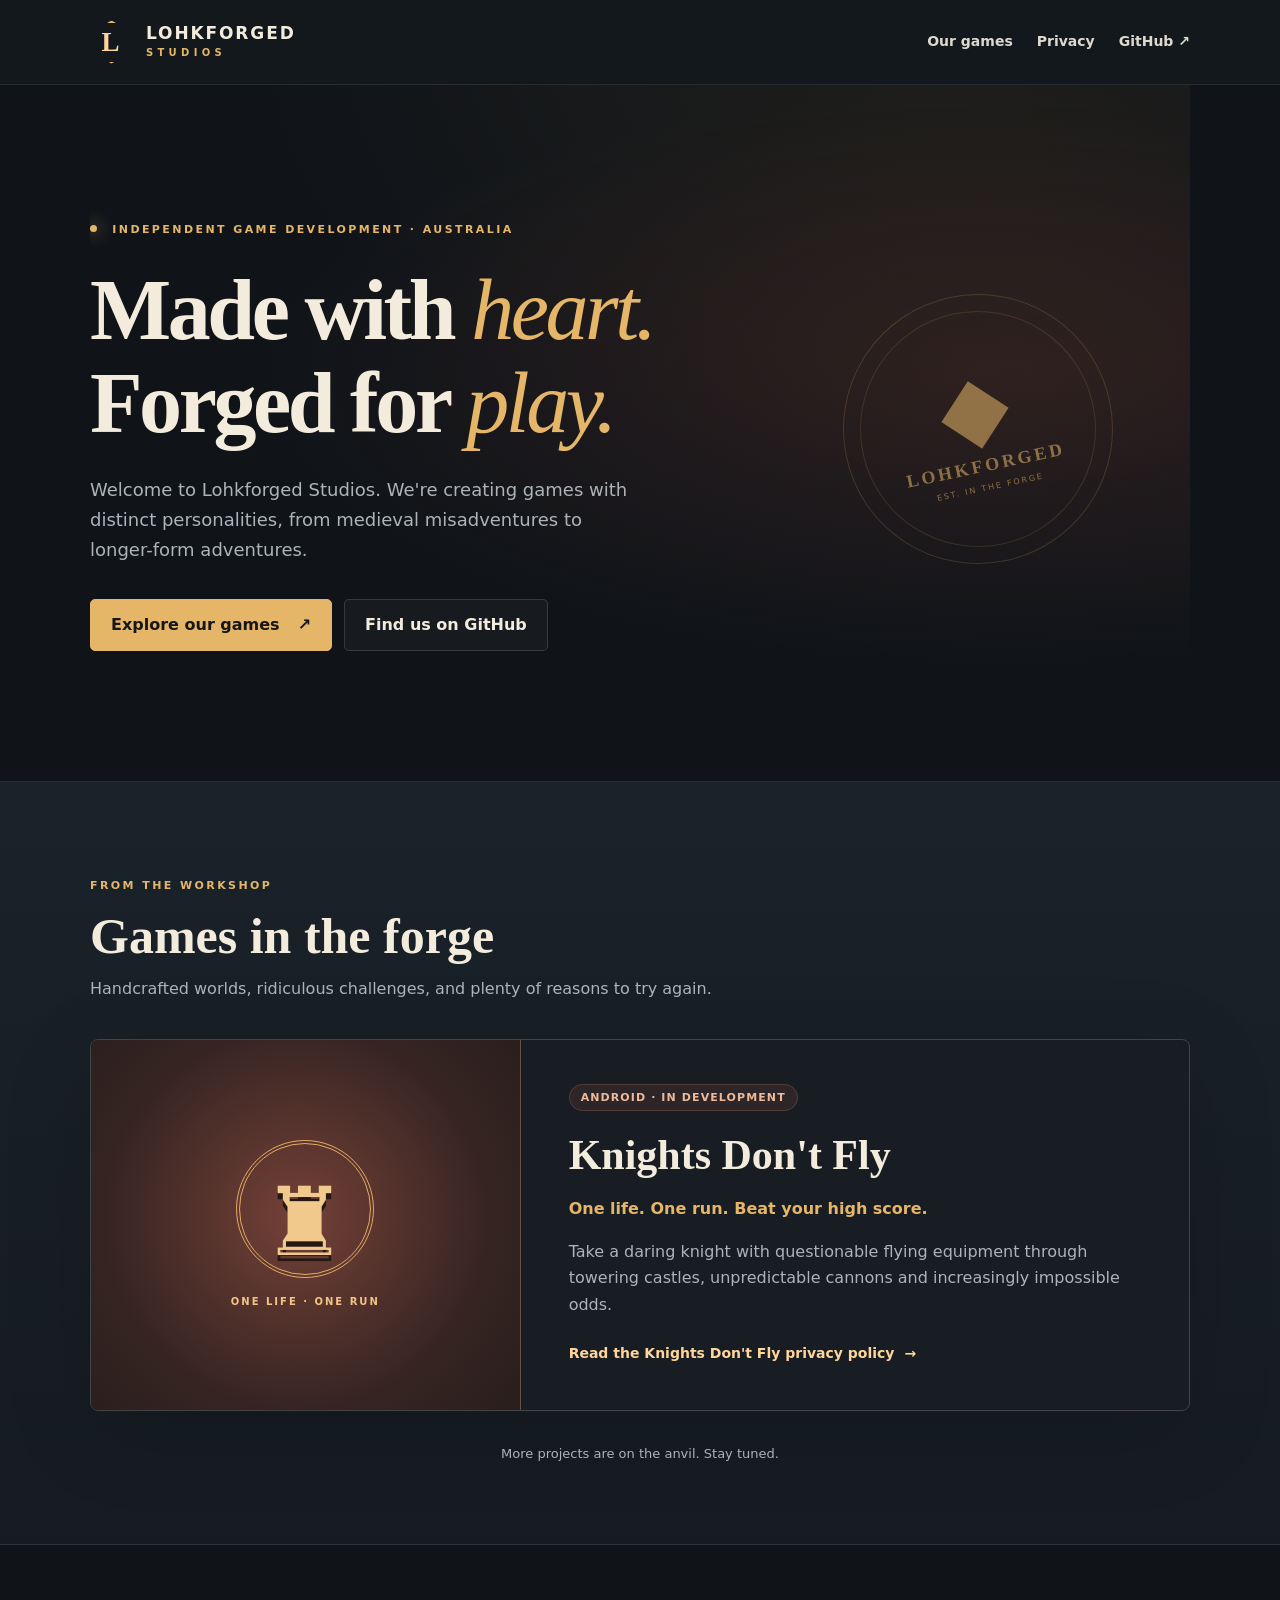
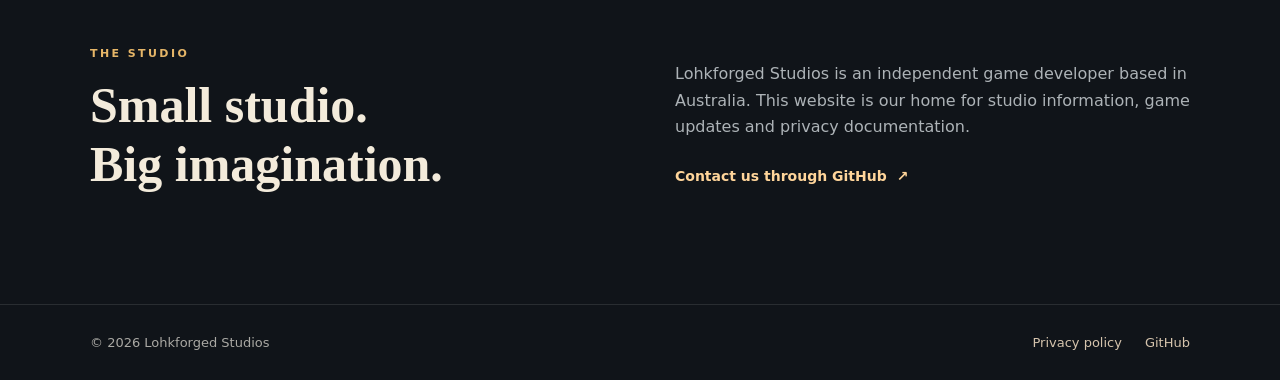
==== index.html @ 12a76a31 "Launch Lohkforged Studios static website and Knights Don't Fly privacy policy" ====
<!doctype html>
<html lang="en-AU">
<head>
  <meta charset="utf-8">
  <meta name="viewport" content="width=device-width, initial-scale=1">
  <meta name="color-scheme" content="dark">
  <meta name="theme-color" content="#11151b">
  <meta name="description" content="Lohkforged Studios is an independent Australian game studio making memorable adventures and quick-play games.">
  <title>Lohkforged Studios — Independent Games</title>
  <link rel="canonical" href="https://lohkz.github.io/">
  <link rel="stylesheet" href="/styles.css">
</head>
<body>
  <a class="skip-link" href="#main">Skip to content</a>
  <header class="site-header">
    <div class="wrap header-inner">
      <a class="brand" href="/" aria-label="Lohkforged Studios home"><span class="mark" aria-hidden="true">L</span><span>LOHKFORGED <small>STUDIOS</small></span></a>
      <nav aria-label="Main navigation">
        <a href="#games">Our games</a>
        <a href="/privacy/knights-dont-fly/">Privacy</a>
        <a href="https://github.com/lohkz" rel="noopener noreferrer">GitHub <span aria-hidden="true">↗</span></a>
      </nav>
    </div>
  </header>

  <main id="main">
    <section class="hero wrap">
      <div class="eyebrow"><span class="spark" aria-hidden="true"></span> INDEPENDENT GAME DEVELOPMENT · AUSTRALIA</div>
      <h1>Made with <em>heart.</em><br>Forged for <em>play.</em></h1>
      <p class="lead">Welcome to Lohkforged Studios. We're creating games with distinct personalities, from medieval misadventures to longer-form adventures.</p>
      <div class="hero-actions">
        <a class="button primary" href="#games">Explore our games <span aria-hidden="true">↗</span></a>
        <a class="button subtle" href="https://github.com/lohkz" rel="noopener noreferrer">Find us on GitHub</a>
      </div>
      <div class="hero-sigil" aria-hidden="true"><span>◆</span><span class="sigil-line">LOHKFORGED</span><span class="sigil-small">EST. IN THE FORGE</span></div>
    </section>

    <section class="games-section" id="games">
      <div class="wrap">
        <div class="section-intro">
          <div class="eyebrow">FROM THE WORKSHOP</div>
          <h2>Games in the forge</h2>
          <p>Handcrafted worlds, ridiculous challenges, and plenty of reasons to try again.</p>
        </div>
        <article class="game-card">
          <div class="game-emblem" aria-hidden="true"><div class="emblem-ring">♜</div><span>ONE LIFE · ONE RUN</span></div>
          <div class="game-details">
            <span class="pill">Android · In development</span>
            <h3>Knights Don't Fly</h3>
            <p class="game-tagline">One life. One run. Beat your high score.</p>
            <p>Take a daring knight with questionable flying equipment through towering castles, unpredictable cannons and increasingly impossible odds.</p>
            <a class="text-link" href="/privacy/knights-dont-fly/">Read the Knights Don't Fly privacy policy <span aria-hidden="true">→</span></a>
          </div>
        </article>
        <p class="more-note">More projects are on the anvil. Stay tuned.</p>
      </div>
    </section>

    <section class="info-section wrap">
      <div><div class="eyebrow">THE STUDIO</div><h2>Small studio.<br>Big imagination.</h2></div>
      <div><p>Lohkforged Studios is an independent game developer based in Australia. This website is our home for studio information, game updates and privacy documentation.</p><a class="text-link" href="https://github.com/lohkz/lohkz.github.io/issues" rel="noopener noreferrer">Contact us through GitHub <span aria-hidden="true">↗</span></a></div>
    </section>
  </main>

  <footer class="site-footer"><div class="wrap footer-inner"><span>© 2026 Lohkforged Studios</span><div><a href="/privacy/knights-dont-fly/">Privacy policy</a><a href="https://github.com/lohkz" rel="noopener noreferrer">GitHub</a></div></div></footer>
</body>
</html>
---- styles.css ----
:root{--bg:#101419;--surface:#1b222a;--panel:#202831;--border:#384149;--text:#f3ebdb;--muted:#adb3b7;--gold:#e6b668;--bright:#ffd59a;--red:#ae5547;--max:1100px;scroll-behavior:smooth}
*{box-sizing:border-box}html{scroll-padding-top:90px}body{margin:0;background:var(--bg);color:var(--text);font-family:system-ui,-apple-system,"Segoe UI",Roboto,sans-serif;line-height:1.66}
a{color:var(--bright);text-decoration:none}a:hover,a:focus-visible{text-decoration:underline}a:focus-visible,button:focus-visible{outline:2px solid var(--bright);outline-offset:4px}
.wrap{width:min(var(--max),calc(100% - 44px));margin-inline:auto}.skip-link{position:absolute;left:16px;top:-100px;background:var(--gold);color:#111;padding:10px 18px;z-index:100}.skip-link:focus{top:10px}
.site-header{border-bottom:1px solid #ffffff17;background:#13191de8;position:relative;z-index:2}.header-inner{min-height:84px;display:flex;align-items:center;justify-content:space-between;gap:30px}.brand{display:flex;align-items:center;gap:13px;color:var(--text);font-weight:850;letter-spacing:.11em;line-height:1.05;font-size:17px}.brand:hover{text-decoration:none}.brand small{display:block;font-size:10px;letter-spacing:.43em;color:var(--gold);margin-top:5px}.mark{display:grid;place-items:center;width:43px;height:43px;border:2px solid var(--gold);clip-path:polygon(50% 0,90% 22%,90% 78%,50% 100%,10% 78%,10% 22%);font-family:Georgia,serif;font-size:27px;color:var(--bright)}
nav{display:flex;gap:24px;align-items:center;flex-wrap:wrap}nav a{font-size:14px;color:#ddd9ce;font-weight:600}
.eyebrow{font-weight:750;letter-spacing:.22em;font-size:11px;color:var(--gold);text-transform:uppercase}.spark{display:inline-block;width:7px;height:7px;border-radius:50%;background:var(--gold);margin:0 9px 1px 0;box-shadow:0 0 17px var(--gold)}
.hero{min-height:650px;position:relative;padding-block:136px 130px;overflow:hidden}.hero::before{content:"";position:absolute;inset:-150px -20% 0;background:radial-gradient(ellipse at 74% 52%,#71392c4a,transparent 46%),radial-gradient(ellipse at 70% 10%,#5e492533,transparent 45%);pointer-events:none}.hero> :not(.hero-sigil){position:relative;z-index:1}.hero h1{max-width:750px;font:700 clamp(48px,7vw,86px)/1.08 Georgia,"Times New Roman",serif;letter-spacing:-.04em;margin:25px 0}.hero h1 em{font-weight:400;font-style:italic;color:var(--gold)}.lead{font-size:18px;max-width:560px;color:var(--muted);margin:0}.hero-actions{display:flex;flex-wrap:wrap;gap:12px;margin-top:34px}.button{display:inline-flex;gap:18px;align-items:center;padding:12px 20px;font-weight:750;border:1px solid #ffffff22;border-radius:5px}.button:hover{text-decoration:none;filter:brightness(1.08)}.button.primary{background:var(--gold);color:#151718;border-color:var(--gold)}.button.subtle{background:#ffffff08;color:var(--text)}.hero-sigil{position:absolute;right:7%;top:30%;width:270px;height:270px;border:1px solid #e6b66855;border-radius:50%;display:flex;align-items:center;justify-content:center;flex-direction:column;color:var(--gold);transform:rotate(-12deg);opacity:.55}.hero-sigil:before{content:"";position:absolute;inset:16px;border:1px solid #e6b66844;border-radius:50%}.hero-sigil>span:first-child{font-size:90px;line-height:1}.sigil-line{font-family:Georgia,serif;letter-spacing:.17em;font-size:18px;font-weight:bold}.sigil-small{font-size:8px;letter-spacing:.24em}
.games-section{background:linear-gradient(180deg,#1a222a,#151b20);border-block:1px solid #ffffff13;padding:95px 0 80px}.section-intro h2,.info-section h2{font:700 clamp(32px,4vw,50px)/1.18 Georgia,serif;margin:12px 0 10px}.section-intro p{color:var(--muted);margin:0 0 36px}.game-card{display:grid;grid-template-columns:minmax(230px,.9fr) 1.4fr;min-height:335px;background:#171d23;border:1px solid #424448;border-radius:8px;overflow:hidden;box-shadow:0 20px 90px #00000022}.game-emblem{background:radial-gradient(circle at 48% 48%,#744137,#352422 66%,#291e1b);border-right:1px solid #67503e;display:flex;align-items:center;justify-content:center;flex-direction:column;gap:16px;color:#f3c486;font-size:10px;letter-spacing:.2em;font-weight:800}.emblem-ring{width:138px;height:138px;display:grid;place-items:center;border:4px double #e3ad62;border-radius:50%;font-size:95px;color:#f1c98d;text-shadow:0 6px 0 #251713}.game-details{padding:43px 48px}.pill{font-size:11px;letter-spacing:.1em;text-transform:uppercase;font-weight:700;background:#b75d4922;color:#edba9c;padding:6px 11px;border:1px solid #bb7c6044;border-radius:99px}.game-details h3{font:700 42px/1.18 Georgia,serif;margin:21px 0 7px}.game-details p{max-width:640px;color:var(--muted)}.game-tagline{color:var(--gold)!important;font-weight:750}.text-link{display:inline-flex;gap:10px;align-items:center;font-weight:700;font-size:14px;margin-top:8px}.more-note{font-size:13px;text-align:center;color:var(--muted);margin:32px 0 0}
.info-section{padding-block:100px;display:grid;grid-template-columns:1fr 1fr;gap:70px}.info-section p{color:var(--muted);margin-top:16px}.site-footer{border-top:1px solid #ffffff1b;padding:27px 0;color:#aaa9a4;font-size:13px}.footer-inner{display:flex;justify-content:space-between;gap:24px;flex-wrap:wrap}.footer-inner>div{display:flex;gap:23px}.footer-inner a{color:#d5c4ad}
.article-wrap{max-width:800px;padding:75px 0 95px}.breadcrumb{font-size:13px;color:var(--muted);margin-bottom:24px}.breadcrumb a{color:var(--gold)}.article-wrap h1{font:700 clamp(39px,6vw,62px)/1.08 Georgia,serif;letter-spacing:-.03em;margin:14px 0}.article-wrap h2{font:700 26px/1.24 Georgia,serif;color:var(--gold);margin:38px 0 12px}.article-wrap p,.article-wrap li{color:#d2d1cb}.article-wrap ul{padding-left:22px}.article-wrap li{margin:10px 0}.article-wrap .intro{font-size:18px;color:#ddd8ce}.article-wrap .updated{font-size:13px;color:var(--muted)}.article-wrap .note{background:#ffffff08;border-left:3px solid var(--gold);padding:14px 19px;margin:22px 0}.article-wrap a{text-decoration:underline;text-decoration-color:#ebc68477;text-underline-offset:3px}.article-wrap a:hover{text-decoration-color:currentColor}
@media(max-width:850px){.hero{min-height:auto;padding:95px 0}.hero-sigil{right:-130px;top:100px;opacity:.13}.hero h1{font-size:clamp(48px,9vw,75px)}.game-card{grid-template-columns:1fr}.game-emblem{min-height:215px;border-right:0;border-bottom:1px solid #67503e}.game-details{padding:34px}.info-section{grid-template-columns:1fr;gap:14px;padding-block:75px}}
@media(max-width:560px){.wrap{width:calc(100% - 32px)}.header-inner{align-items:flex-start;padding-block:17px;flex-direction:column;gap:17px}nav{gap:19px}.hero{padding-block:83px 97px}.hero h1{font-size:clamp(45px,11vw,65px)}.lead{font-size:16px}.games-section{padding-block:70px}.game-details h3{font-size:35px}.article-wrap{padding-block:55px 75px}.footer-inner{flex-direction:column;gap:12px}}
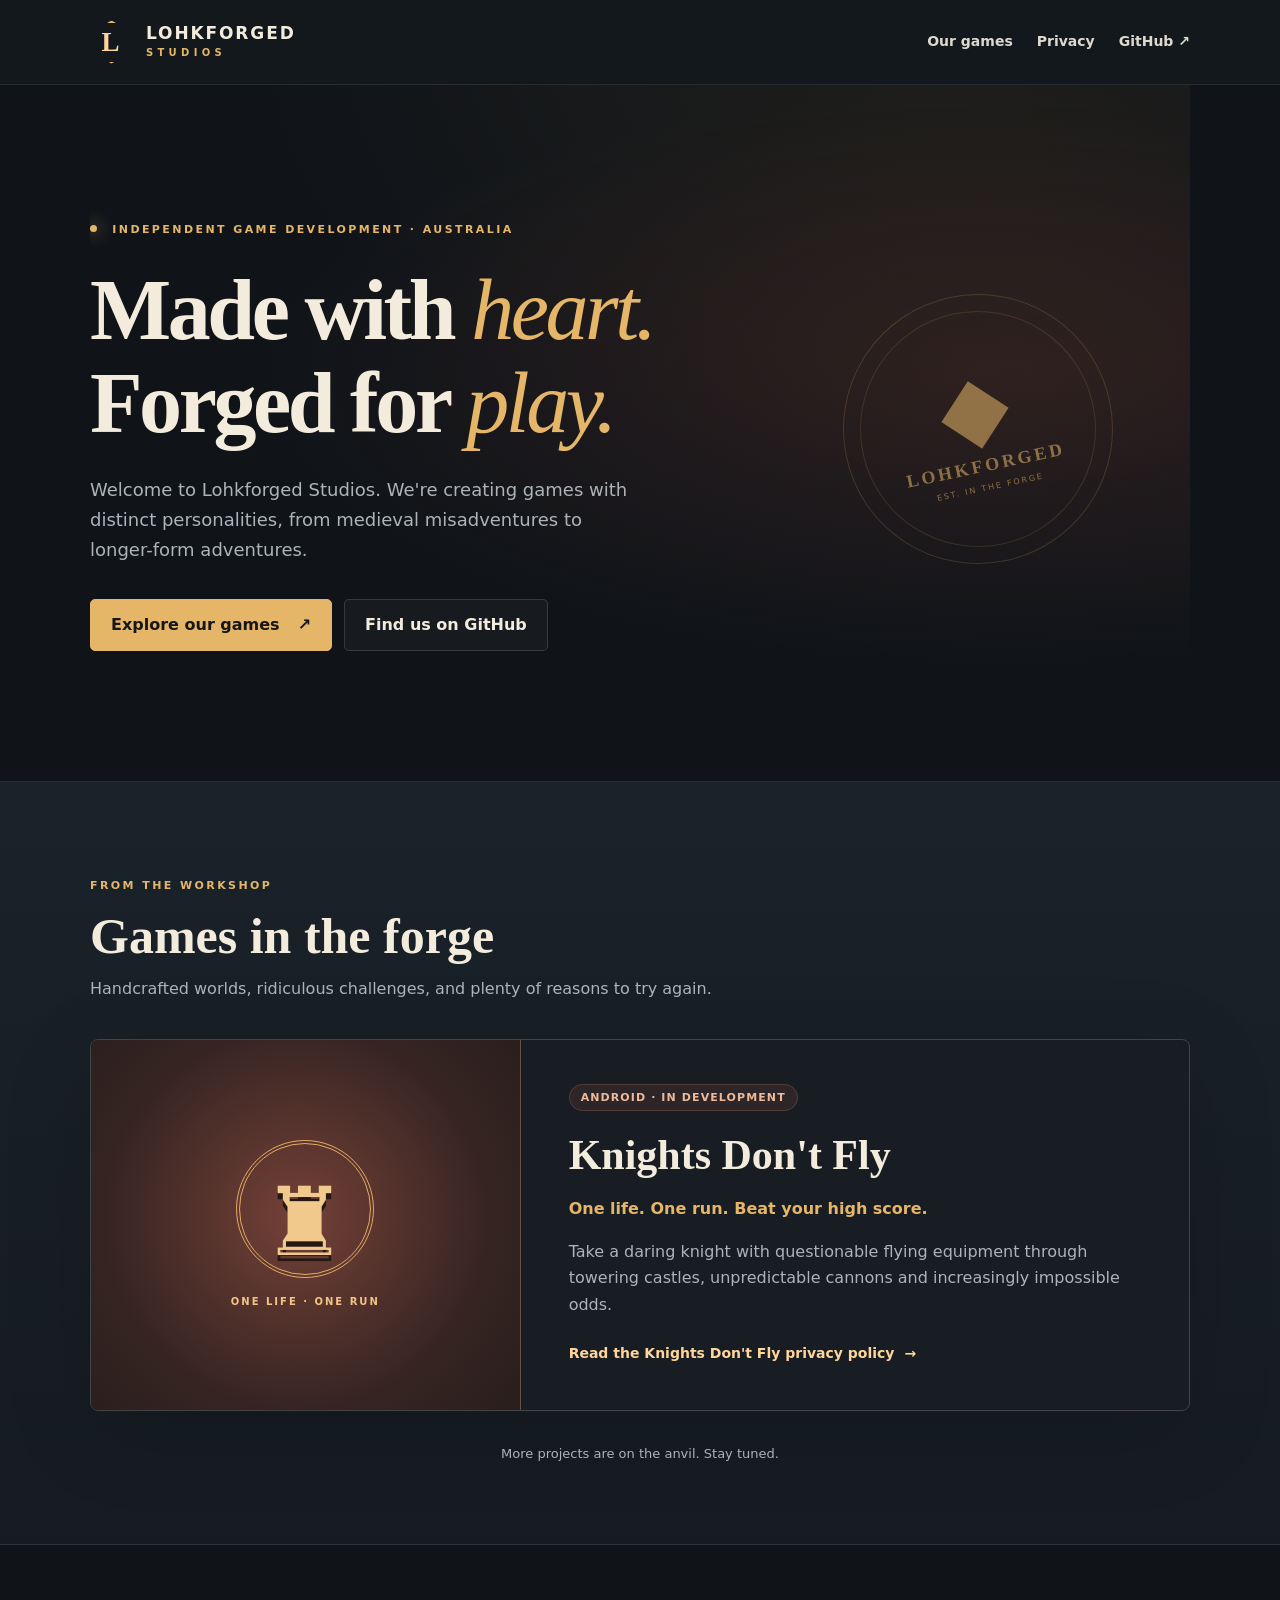
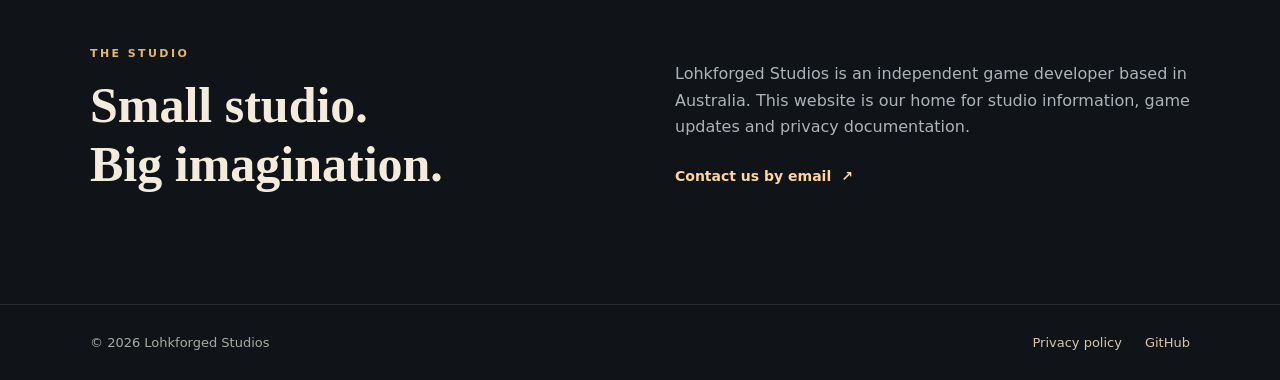
==== commit 5e213a5d: "Publish studio support email on homepage and game privacy policy" ====
--- a/index.html
+++ b/index.html
@@ -58,7 +58,7 @@
 
     <section class="info-section wrap">
       <div><div class="eyebrow">THE STUDIO</div><h2>Small studio.<br>Big imagination.</h2></div>
-      <div><p>Lohkforged Studios is an independent game developer based in Australia. This website is our home for studio information, game updates and privacy documentation.</p><a class="text-link" href="https://github.com/lohkz/lohkz.github.io/issues" rel="noopener noreferrer">Contact us through GitHub <span aria-hidden="true">↗</span></a></div>
+      <div><p>Lohkforged Studios is an independent game developer based in Australia. This website is our home for studio information, game updates and privacy documentation.</p><a class="text-link" href="mailto:lohkforgedstudios@gmail.com">Contact us by email <span aria-hidden="true">↗</span></a></div>
     </section>
   </main>
 
